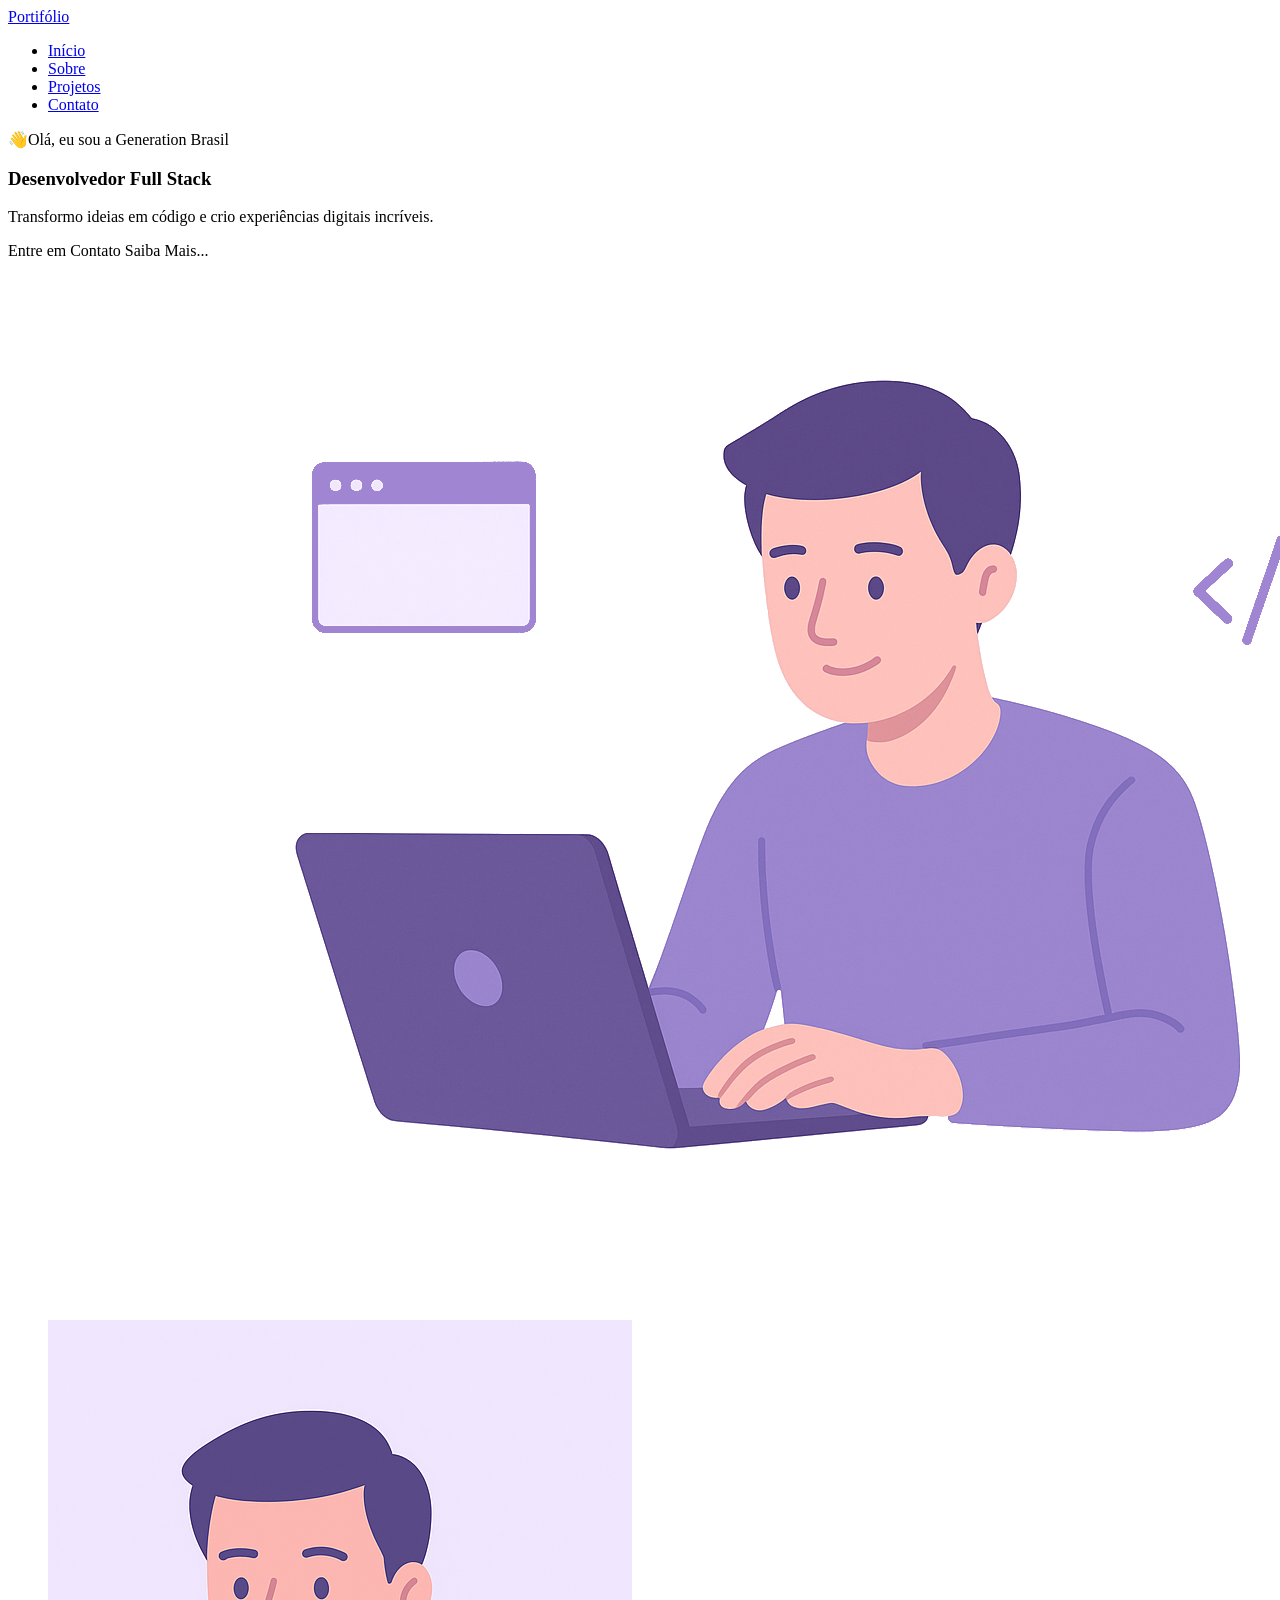
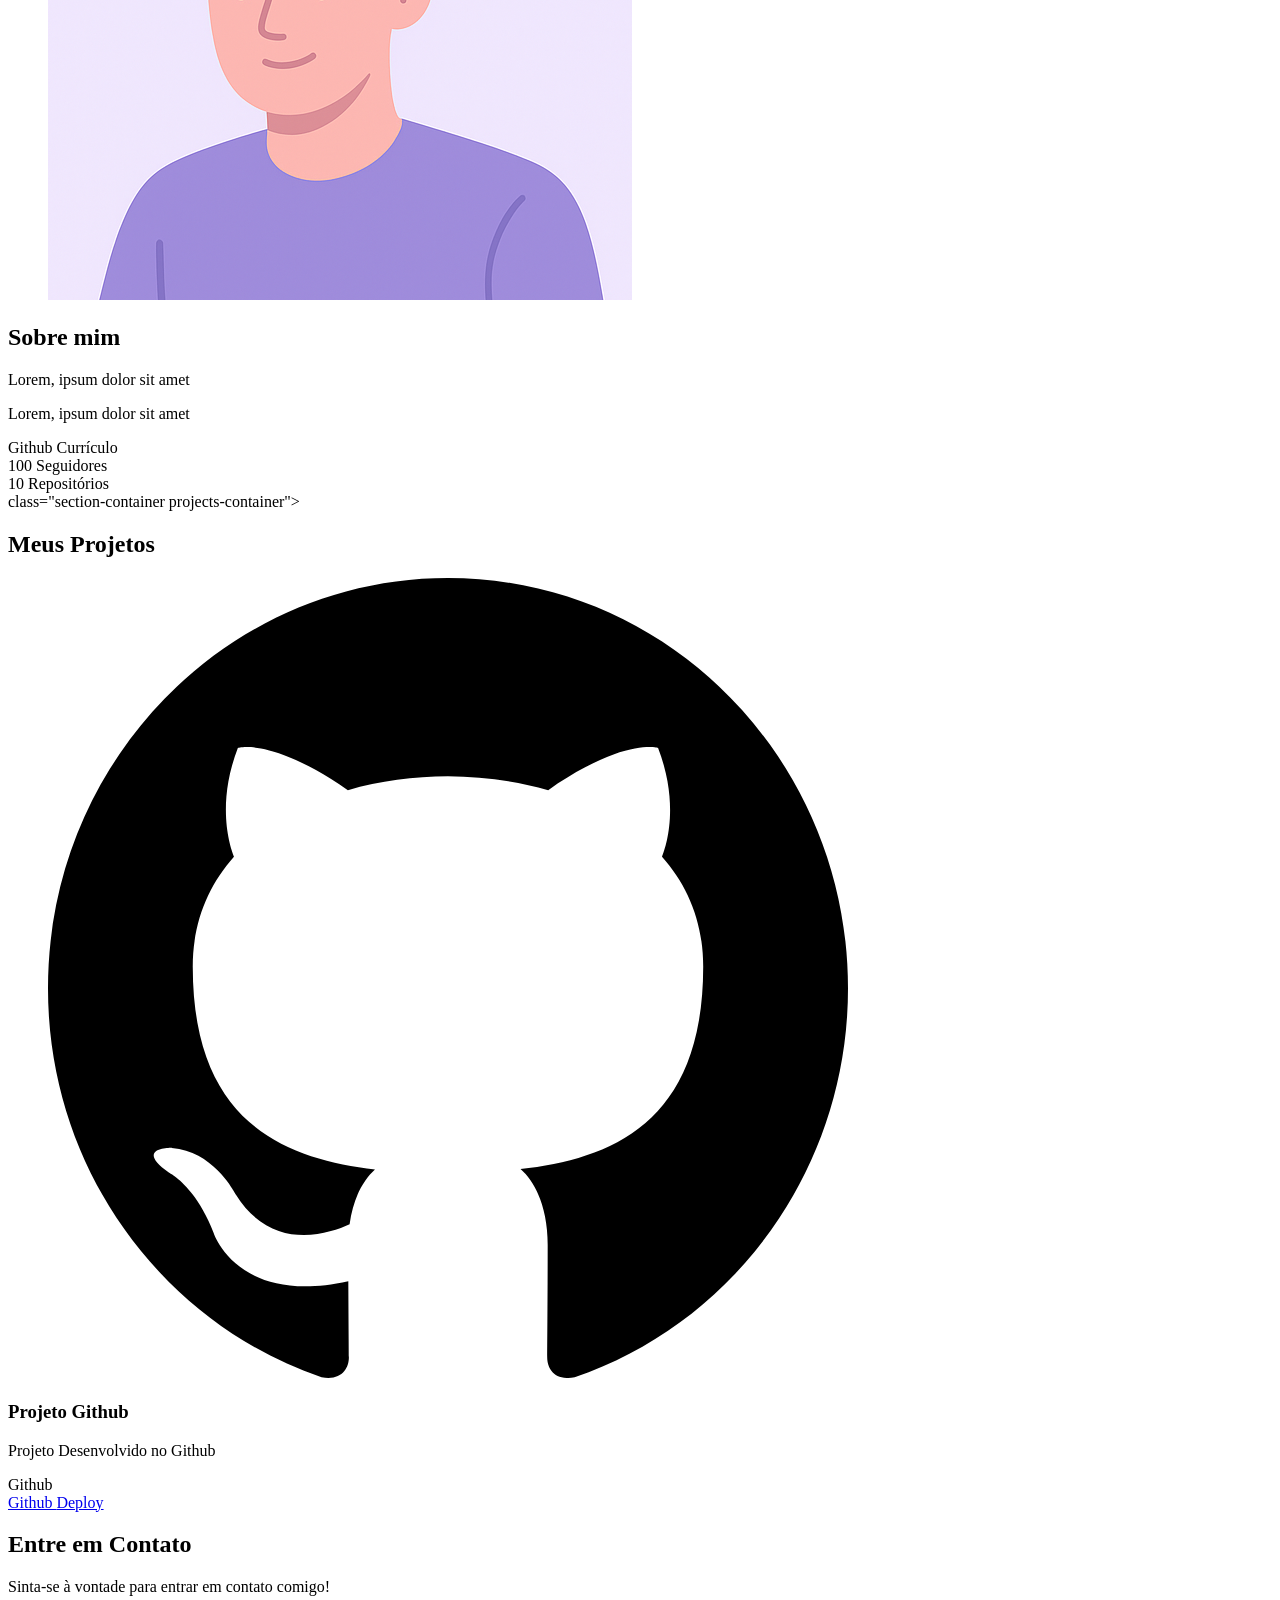
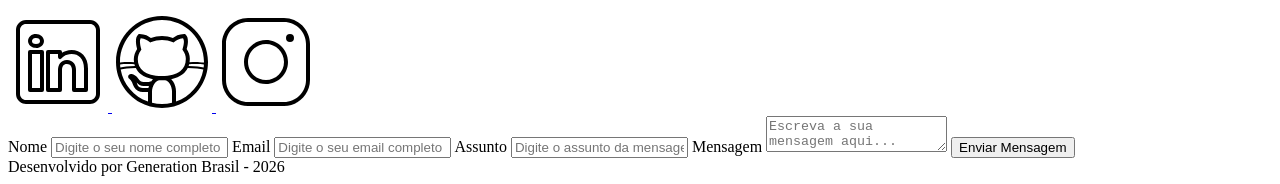
==== index.html @ cd86a782 "first commit" ====
<!DOCTYPE html>
<html lang="pt-br">
<head>
    
    <meta charset="UTF-8">
	
    <meta name="viewport" content="width=device-width, initial-scale=1.0">
	
    <meta name="author" content="Generation Brasil">
    <meta 
        name="description"
        content="Portfólio da Generation Brasil, 
                desenvolvedor Full Stack especializado em criar experiências 
                digitais incríveis. Conheça meus projetos e entre em contato."
    >
    <meta name="robots" content="index, follow">

    <link rel="icon" type="image/svg+xml" href="./assets/img/favicon.svg">

    <title>Portfólio Generation Brasil</title>
</head>
<body>
    <header>

        <div class="menu-content">

            <a href="index.html" id="titulo">Portifólio</a>

            <nav>
                <ul class="menu-list">
                    <li><a href="#hero">Início</a></li>
                    <li><a href="#about">Sobre</a> </li>
                    <li><a href="#projects">Projetos</a> </li>
                    <li><a href="#contact">Contato</a> </li>
                </ul>
            </nav>

    </header>

    <main>

        <section id="hero" class="section-container hero-container">
            <article class="hero-contant">
                <span>👋Olá, eu sou a Generation Brasil</span>
                <h1>Desenvolvedor Full Stack</h1>
                <p>Transformo ideias em código e crio experiências digitais incríveis.</p>

                <div class="buttons-container">
                    <a herf="#contact" class="botao">Entre em Contato</a>
                    <a herf="#about" class="botao-outline">Saiba Mais...</a>
                </div>
            </article>
            <figure class="hero-image">
                <img src="./assets/img/foto_dev_man.svg"
                alt="Foto do autor"
                class="float-animation">
            </figure>

        </section>

        <section id="about" class="section-container about-container">
            <figure class="about-image">
                <img src="./assets/img/avatar_dev_man.svg"alt="Foto do Perfil">
            </figure>

            <article class="about-content">
                <h2>Sobre mim</h2>
                <p>
                    Lorem, ipsum dolor sit amet
                </p>

                <p>
                    Lorem, ipsum dolor sit amet
                </p>

                <div class="about-buttons-data">
                    <div class="buttons-container">
                        <a herf="#" target="_blank" class="botao">Github</a>
                        <a herf="#" target="_blank" class="botao-outline">Currículo</a>
                    </div>

                </div class="data-container">
                    <div class="data-item">
                        <span class="data-number">100</span>
                        <span class="data-label">Seguidores</span>
                    </div>
                    <div class="data-item">
                        <span class="data-number">10</span>
                        <span class="data-label">Repositórios</span>
                    </div>
                </div>
            </div>
            </article>

        </section>

        <section id="projects">class="section-container projects-container">
            <h2>Meus Projetos</h2>

            <div class="swiper projects-swiper">
                <div class="swiper-wrapper">
                    <div class="swiper-slide">

                        <article class="project-card">
                            <figure class="project-image">
                                <img src="./assets/icons/languages/github.svg"
                                    alt="Ícone Github">
                            </figure>

                            <div class="project-content">
                                <h3>Projeto Github</h3>
                                <p>Projeto Desenvolvido no Github</p>

                            <div class="project-tags">
                                <span class="tag">Github</span>
                            </div>

                            <div class="project-buttons">
                                <a href="#" target="_blank" class="botao botao-sm">
                                    Github
                                </a>
                                <a href="#" target="_blank" class="botao-outline botao-sm">
                                    Deploy
                                </a>

                            </div>
                        </div>

                        </article>
                    </div>
                </div>

                <div class="swiper-button-next"></div>
                <div class="swiper-button-prev"></div>

                <div class="swiper-pagination"></div>

        </section>

        <section id="contact" class="section-container contact-container">

            <article class="contact-info">
                <h2>Entre em Contato</h2>
                <p>Sinta-se à vontade para entrar em contato comigo!</p>

                <div class="social-container">
                    <a href="#" target="_blank" class="social-icon" aria-label="LinkedIn">
                        <img src="./assets/icons/social/linkedin.svg" alt="Link para o Linkedin">
                    </a>

                     <a href="#" target="_blank" class="social-icon" aria-label="Github">
                        <img src="./assets/icons/social/github.svg" alt="Link para o Github">
                    </a>

                     <a href="#" target="_blank" class="social-icon" aria-label="Instagram">
                        <img src="./assets/icons/social/instagram.svg" alt="Link para o Instagram">
                    </a>

                </div>
            </article>
        
            <form id="formulario">

                <label for="nome">Nome</label>
                <input id="nome" name="nome" type="text" placeholder="Digite o seu nome completo">
                <span id="erro-nome"></span>

                 <label for="email">Email</label>
                <input id="email" name="nome" email="text" placeholder="Digite o seu email completo">
                <span id="erro-email"></span>

                 <label for="assunto">Assunto</label>
                <input id="assunto" name="assunto" type="text" placeholder="Digite o assunto da mensagem">
                <span id="erro-assunto"></span>

                 <label for="mensagem">Mensagem</label>
                <textarea id="mensagem" name="mensagem" type="text" placeholder="Escreva a sua mensagem aqui..."></textarea>
                <span id="erro-mensagem"></span>

                <button class="botao" type="submit">Enviar Mensagem</button>
            
            
            </form>



        </section>

    </main>

    <footer>
        Desenvolvido por Generation Brasil - 2026

    </footer>
    
</body>
</html>
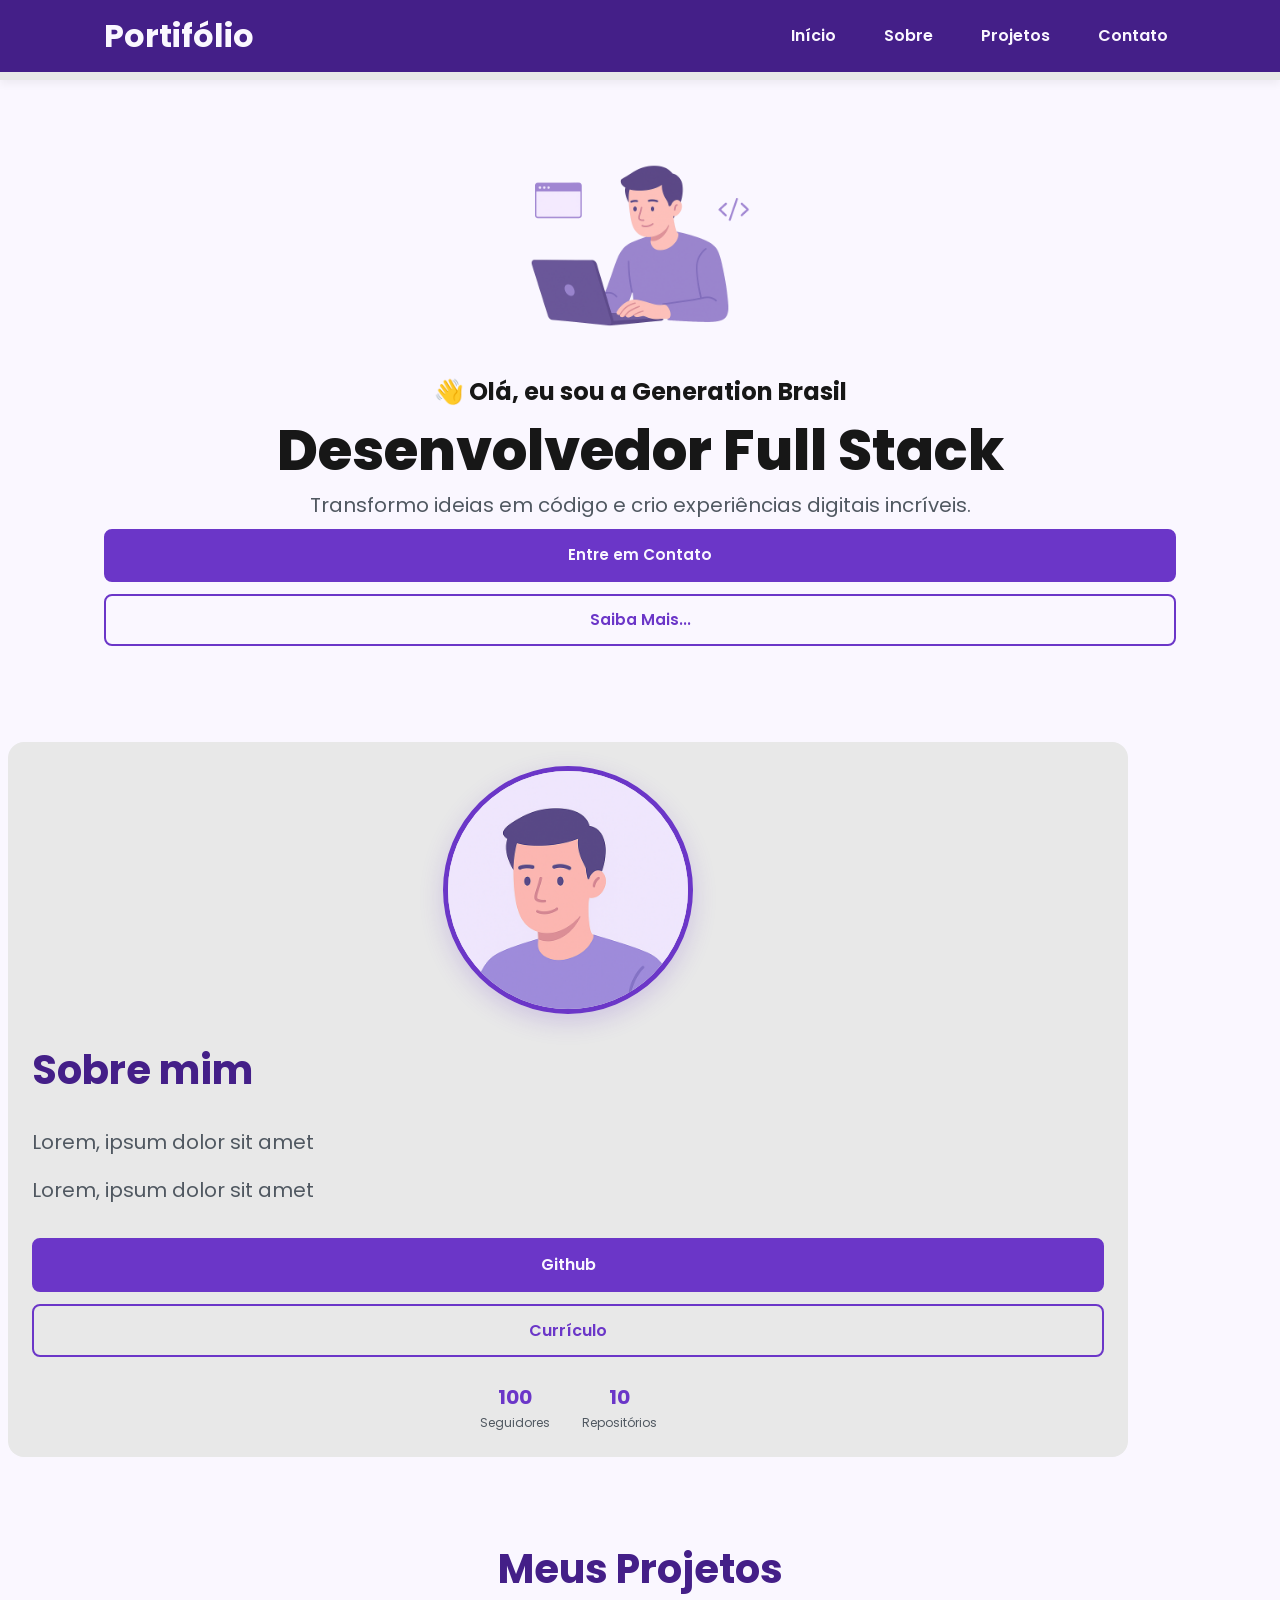
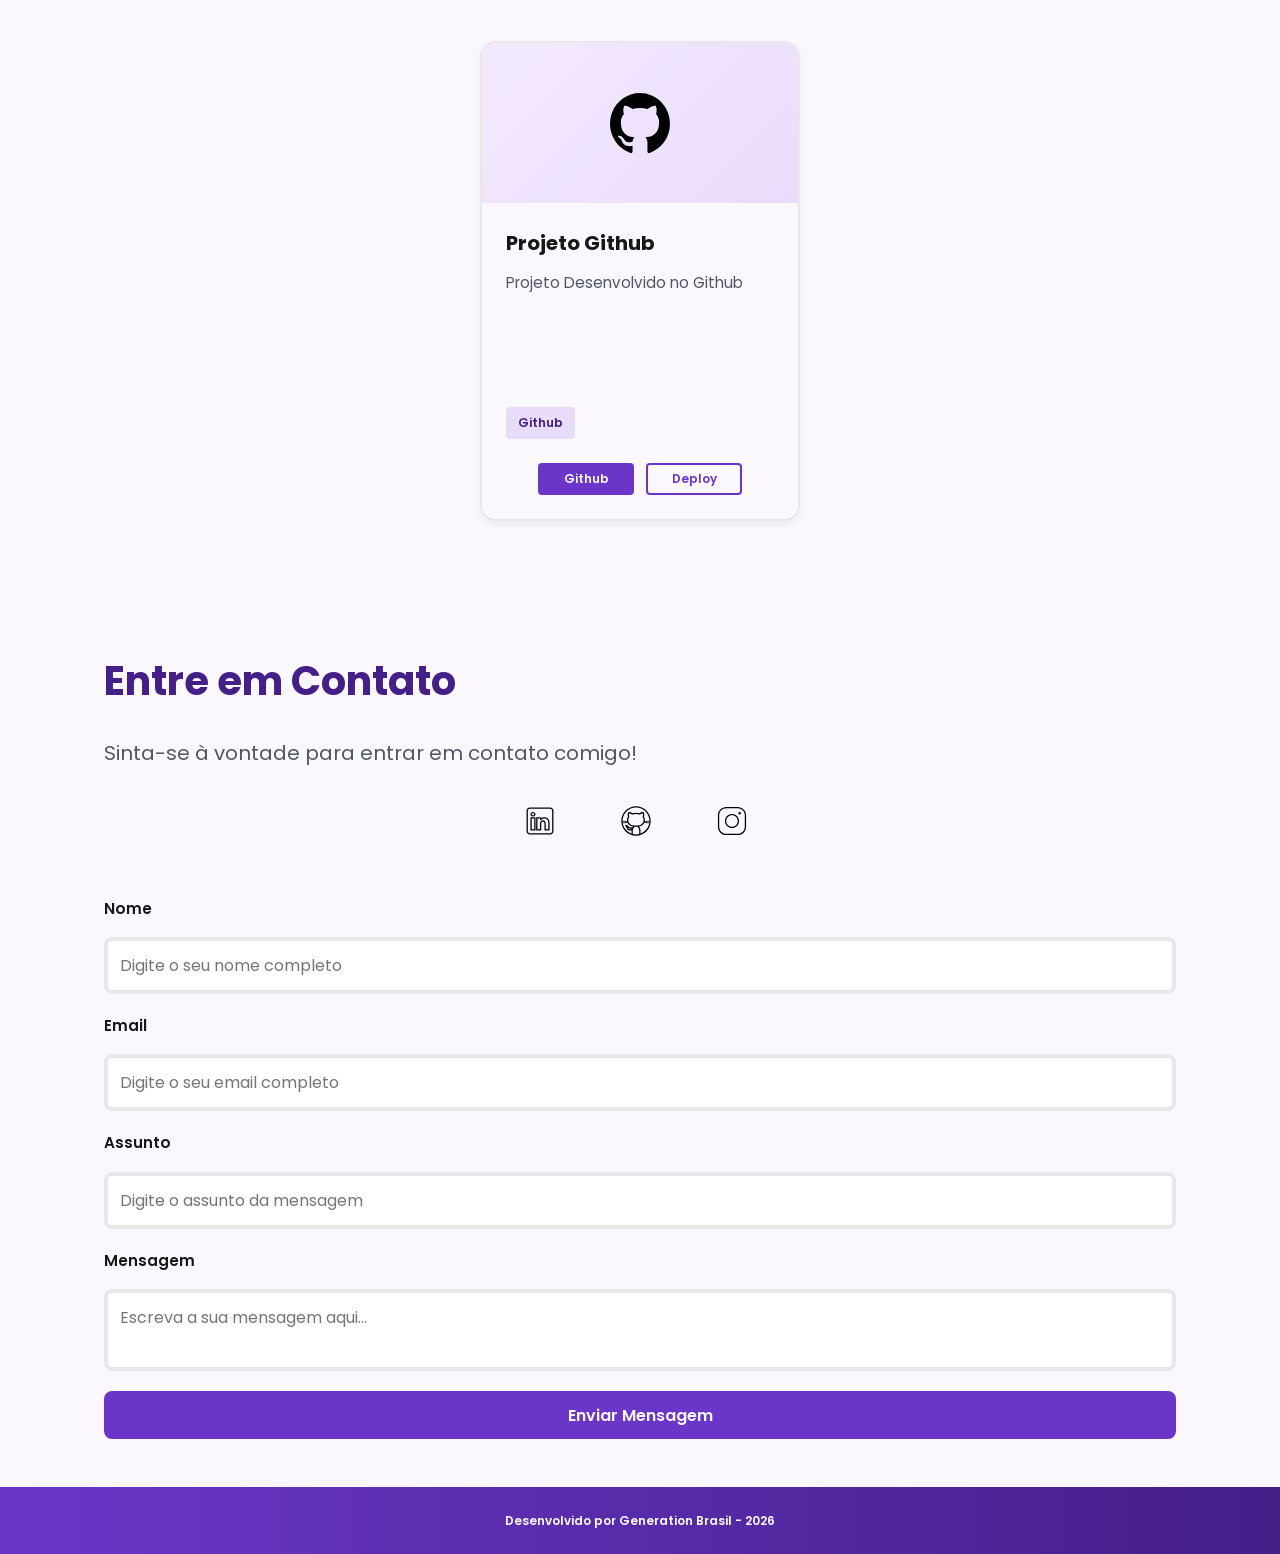
==== commit 5a038e8e: "Feat: Css" ====
--- a/index.html
+++ b/index.html
@@ -1,11 +1,16 @@
 <!DOCTYPE html>
 <html lang="pt-br">
 <head>
-    
+
+    <!-- Fontes do Google -->
+    <link rel="preconnect" href="https://fonts.googleapis.com">
+    <link rel="preconnect" href="https://fonts.gstatic.com" crossorigin>
+
+    <!-- Fonte do Google - Poppins -->
+    <link href="https://fonts.googleapis.com/css2?family=Poppins&display=swap" rel="stylesheet">
+
     <meta charset="UTF-8">
-	
     <meta name="viewport" content="width=device-width, initial-scale=1.0">
-	
     <meta name="author" content="Generation Brasil">
     <meta 
         name="description"
@@ -17,6 +22,12 @@
 
     <link rel="icon" type="image/svg+xml" href="./assets/img/favicon.svg">
 
+    <!-- SWIPER CSS -->
+    <link rel="stylesheet" href="https://cdn.jsdelivr.net/npm/swiper@11/swiper-bundle.min.css"> 
+
+    <!-- Link para a Folha de Estilo da Página - CSS -->
+    <link rel="stylesheet" href="./assets/css/style.css">
+
     <title>Portfólio Generation Brasil</title>
 </head>
 <body>
@@ -29,25 +40,26 @@
             <nav>
                 <ul class="menu-list">
                     <li><a href="#hero">Início</a></li>
-                    <li><a href="#about">Sobre</a> </li>
-                    <li><a href="#projects">Projetos</a> </li>
-                    <li><a href="#contact">Contato</a> </li>
+                    <li><a href="#about">Sobre</a></li>
+                    <li><a href="#projects">Projetos</a></li>
+                    <li><a href="#contact">Contato</a></li>
                 </ul>
             </nav>
 
+        </div>
     </header>
 
     <main>
 
         <section id="hero" class="section-container hero-container">
-            <article class="hero-contant">
-                <span>👋Olá, eu sou a Generation Brasil</span>
+            <article class="hero-content">
+                <span>👋 Olá, eu sou a Generation Brasil</span>
                 <h1>Desenvolvedor Full Stack</h1>
                 <p>Transformo ideias em código e crio experiências digitais incríveis.</p>
 
                 <div class="buttons-container">
-                    <a herf="#contact" class="botao">Entre em Contato</a>
-                    <a herf="#about" class="botao-outline">Saiba Mais...</a>
+                    <a href="#contact" class="botao">Entre em Contato</a>
+                    <a href="#about" class="botao-outline">Saiba Mais...</a>
                 </div>
             </article>
             <figure class="hero-image">
@@ -60,7 +72,9 @@
 
         <section id="about" class="section-container about-container">
             <figure class="about-image">
-                <img src="./assets/img/avatar_dev_man.svg"alt="Foto do Perfil">
+                <img src="./assets/img/avatar_dev_man.svg"
+                alt="Foto do Perfil"
+                style="width: 250px; max-width: 100%;">
             </figure>
 
             <article class="about-content">
@@ -75,26 +89,26 @@
 
                 <div class="about-buttons-data">
                     <div class="buttons-container">
-                        <a herf="#" target="_blank" class="botao">Github</a>
-                        <a herf="#" target="_blank" class="botao-outline">Currículo</a>
+                        <a href="#" target="_blank" class="botao">Github</a>
+                        <a href="#" target="_blank" class="botao-outline">Currículo</a>
                     </div>
 
-                </div class="data-container">
-                    <div class="data-item">
-                        <span class="data-number">100</span>
-                        <span class="data-label">Seguidores</span>
+                    <div class="data-container">
+                        <div class="data-item">
+                            <span class="data-number">100</span>
+                            <span class="data-label">Seguidores</span>
+                        </div>
+                        <div class="data-item">
+                            <span class="data-number">10</span>
+                            <span class="data-label">Repositórios</span>
+                        </div>
                     </div>
-                    <div class="data-item">
-                        <span class="data-number">10</span>
-                        <span class="data-label">Repositórios</span>
-                    </div>
-                </div>
-            </div>
+                </div>
             </article>
 
         </section>
 
-        <section id="projects">class="section-container projects-container">
+        <section id="projects" class="section-container projects-container">
             <h2>Meus Projetos</h2>
 
             <div class="swiper projects-swiper">
@@ -104,27 +118,27 @@
                         <article class="project-card">
                             <figure class="project-image">
                                 <img src="./assets/icons/languages/github.svg"
-                                    alt="Ícone Github">
+                                    alt="Ícone Github"
+                                    style="width: 60px; max-width: 100%;">
                             </figure>
 
                             <div class="project-content">
                                 <h3>Projeto Github</h3>
                                 <p>Projeto Desenvolvido no Github</p>
 
-                            <div class="project-tags">
-                                <span class="tag">Github</span>
+                                <div class="project-tags">
+                                    <span class="tag">Github</span>
+                                </div>
+
+                                <div class="project-buttons">
+                                    <a href="#" target="_blank" class="botao botao-sm">
+                                        Github
+                                    </a>
+                                    <a href="#" target="_blank" class="botao-outline botao-sm">
+                                        Deploy
+                                    </a>
+                                </div>
                             </div>
-
-                            <div class="project-buttons">
-                                <a href="#" target="_blank" class="botao botao-sm">
-                                    Github
-                                </a>
-                                <a href="#" target="_blank" class="botao-outline botao-sm">
-                                    Deploy
-                                </a>
-
-                            </div>
-                        </div>
 
                         </article>
                     </div>
@@ -135,6 +149,7 @@
 
                 <div class="swiper-pagination"></div>
 
+            </div>
         </section>
 
         <section id="contact" class="section-container contact-container">
@@ -145,15 +160,21 @@
 
                 <div class="social-container">
                     <a href="#" target="_blank" class="social-icon" aria-label="LinkedIn">
-                        <img src="./assets/icons/social/linkedin.svg" alt="Link para o Linkedin">
+                        <img src="./assets/icons/social/linkedin.svg"
+                            alt="Link para o Linkedin"
+                            style="width: 32px; max-width: 100%;">
                     </a>
 
-                     <a href="#" target="_blank" class="social-icon" aria-label="Github">
-                        <img src="./assets/icons/social/github.svg" alt="Link para o Github">
+                    <a href="#" target="_blank" class="social-icon" aria-label="Github">
+                        <img src="./assets/icons/social/github.svg"
+                            alt="Link para o Github"
+                            style="width: 32px; max-width: 100%;">
                     </a>
 
-                     <a href="#" target="_blank" class="social-icon" aria-label="Instagram">
-                        <img src="./assets/icons/social/instagram.svg" alt="Link para o Instagram">
+                    <a href="#" target="_blank" class="social-icon" aria-label="Instagram">
+                        <img src="./assets/icons/social/instagram.svg"
+                            alt="Link para o Instagram"
+                            style="width: 32px; max-width: 100%;">
                     </a>
 
                 </div>
@@ -165,24 +186,21 @@
                 <input id="nome" name="nome" type="text" placeholder="Digite o seu nome completo">
                 <span id="erro-nome"></span>
 
-                 <label for="email">Email</label>
-                <input id="email" name="nome" email="text" placeholder="Digite o seu email completo">
+                <label for="email">Email</label>
+                <input id="email" name="email" type="email" placeholder="Digite o seu email completo">
                 <span id="erro-email"></span>
 
-                 <label for="assunto">Assunto</label>
+                <label for="assunto">Assunto</label>
                 <input id="assunto" name="assunto" type="text" placeholder="Digite o assunto da mensagem">
                 <span id="erro-assunto"></span>
 
-                 <label for="mensagem">Mensagem</label>
-                <textarea id="mensagem" name="mensagem" type="text" placeholder="Escreva a sua mensagem aqui..."></textarea>
+                <label for="mensagem">Mensagem</label>
+                <textarea id="mensagem" name="mensagem" placeholder="Escreva a sua mensagem aqui..."></textarea>
                 <span id="erro-mensagem"></span>
 
                 <button class="botao" type="submit">Enviar Mensagem</button>
             
-            
             </form>
-
-
 
         </section>
 
@@ -190,7 +208,6 @@
 
     <footer>
         Desenvolvido por Generation Brasil - 2026
-
     </footer>
     
 </body>
--- a/assets/css/style.css
+++ b/assets/css/style.css
@@ -0,0 +1,1003 @@
+* {
+    margin: 0;
+    padding: 0;
+    box-sizing: border-box;
+    font-family: 'Poppins', sans-serif;
+    font-weight: 400;
+    text-decoration: none;
+    outline: none; 
+}
+
+:root {
+  /* Paleta de Cores - Purple */
+  --purple-50: #f4eaff;
+  --purple-100: #e9dcfa;
+  --purple-200: #cdb3f0;
+  --purple-300: #b186e5;
+  --purple-400: #9460db;
+  --purple-500: #6b36c8;
+  --purple-600: #5b2ca0;
+  --purple-700: #4c2177;
+  --purple-800: #441f88;
+  --purple-900: #2a0e4d;
+
+  /* Cores Neutras */
+  --gray-200: #e8e8e8;
+  --gray-400: #505861;
+  --black: #171717;
+  --white: #FAF7FF;
+
+  /* Cores de Estado */
+  --error: #e63946;
+
+  /* Sombras */
+  --shadow-sm: 0 0.25rem 0.5rem rgba(0, 0, 0, 0.05);
+  --shadow-md: 0 0.25rem 0.75rem rgba(107, 54, 200, 0.3);
+  --shadow-lg: 0 0.5rem 1.5rem rgba(107, 54, 200, 0.2);
+
+  /* Espaçamentos */
+  --spacing-xs: 0.5rem;
+  --spacing-sm: 1rem;
+  --spacing-md: 1.5rem;
+  --spacing-lg: 2rem;
+  --spacing-xl: 3rem;
+  --spacing-2xl: 4rem;
+
+  /* Tamanhos de Fonte */
+  --text-sm: 0.75rem;
+  --text-base: 1rem;
+  --text-lg: 1.25rem;
+  --text-xl: 1.5rem;
+  --text-2xl: 2rem;
+  --text-3xl: 2.5rem;
+
+  /* Border Radius */
+  --radius-sm: 0.25rem;
+  --radius-md: 0.5rem;
+  --radius-lg: 1rem;
+  --radius-xl: 2rem;
+  --radius-full: 50%;
+
+  /* Animação Padrão */
+  --transition-default: all 0.3s ease;
+}
+
+html {
+  scroll-behavior: smooth;
+}
+
+body {
+  display: flex;
+  flex-direction: column;
+  min-height: 100vh;
+  background-color: var(--white);
+  line-height: 1.6;
+  color: var(--black);
+}
+
+main {
+  flex: 1;
+}
+
+.section-container {
+  max-width: 70rem;
+  margin: 0 auto;
+  padding: var(--spacing-xl) var(--spacing-md);
+  scroll-margin-top: 6rem;
+}
+
+.buttons-container {
+  display: flex;
+  gap: var(--spacing-sm);
+}
+
+/* ===== BOTÕES ===== */
+.botao,
+.botao-outline {
+  display: inline-block;
+  /* FIX 4: botões menores e mais compactos */
+  padding: 0.6rem 1.5rem;
+  border: 0.15rem solid transparent;
+  border-radius: var(--radius-md);
+  font-size: var(--text-base);
+  font-weight: 600;
+  text-align: center;
+  cursor: pointer;
+  transition: var(--transition-default);
+}
+
+.botao {
+  border-color: var(--purple-500);
+  background-color: var(--purple-500);
+  color: var(--white);
+}
+
+.botao:hover {
+  border-color: var(--purple-800);
+  background-color: var(--purple-800);
+  box-shadow: var(--shadow-md);
+  transform: translateY(-0.25rem);
+}
+
+.botao-outline {
+  border-color: var(--purple-500);
+  background-color: transparent;
+  color: var(--purple-500);
+}
+
+.botao-outline:hover {
+  border-color: var(--purple-500);
+  background-color: var(--purple-500);
+  color: var(--white);
+  transform: translateY(-0.25rem);
+}
+
+.botao.botao-sm,
+.botao-outline.botao-sm {
+  min-width: 6rem;
+  padding: 0.25rem var(--spacing-sm);
+  border-width: 0.125rem;
+  border-radius: 0.25rem;
+  font-size: var(--text-sm);
+}
+
+/* ===== HEADER ===== */
+header {
+  position: sticky;
+  top: 0;
+  z-index: 1000;
+  width: 100%;
+  height: 5rem;
+  border-bottom: var(--spacing-xs) solid var(--gray-200);
+  background-color: var(--purple-800);
+  box-shadow: var(--shadow-sm);
+}
+
+header a {
+  font-weight: 600;
+  color: var(--white);
+  transition: color 0.3s ease;
+}
+
+header a:hover {
+  color: var(--purple-100);
+}
+
+#titulo {
+  font-size: var(--text-2xl);
+  font-weight: 700;
+}
+
+.menu-content {
+  display: flex;
+  justify-content: space-between;
+  align-items: center;
+  max-width: 70rem;
+  height: 100%;
+  margin: 0 auto;
+  padding: 0 var(--spacing-md);
+}
+
+.menu-list {
+  display: flex;
+  gap: var(--spacing-lg);
+  list-style: none;
+}
+
+.menu-list a {
+  padding: var(--spacing-xs);
+}
+
+/* ===== HERO ===== */
+.hero-container {
+  display: flex;
+  align-items: center;
+  gap: var(--spacing-2xl);
+  /* FIX 1: sem min-height, usa padding para posicionar o conteúdo no topo */
+  padding-top: var(--spacing-2xl);
+  padding-bottom: var(--spacing-2xl);
+}
+
+.hero-content {
+  display: flex;
+  flex: 1;
+  flex-direction: column;
+  gap: var(--spacing-lg);
+}
+
+.hero-content span {
+  font-size: var(--text-xl);
+  font-weight: 700;
+}
+
+.hero-content h1 {
+  font-size: 3.5rem;
+  font-weight: 800;
+  line-height: 1.1;
+}
+
+.hero-content p,
+.about-content p,
+.contact-info p {
+  font-size: var(--text-lg);
+  color: var(--gray-400);
+}
+
+.hero-image {
+  display: flex;
+  flex: 1;
+  justify-content: center;
+  align-items: center;
+}
+
+.hero-image img {
+  width: 100%;
+  max-width: 520px;
+  border-radius: var(--radius-xl);
+}
+
+/* Animação flutuante */
+@keyframes float {
+  0%,
+  100% {
+    transform: translateY(0);
+  }
+
+  50% {
+    transform: translateY(-1.25rem);
+  }
+}
+
+.float-animation {
+  animation: float 3s ease-in-out infinite;
+}
+
+.about-container {
+  display: flex;
+  align-items: center;
+  gap: var(--spacing-2xl);
+  margin: var(--spacing-2xl) auto;
+  border-radius: var(--radius-lg);
+  background-color: var(--gray-200);
+}
+
+.about-image {
+  flex: 0 0 17.5rem;
+}
+
+.about-image img {
+  width: 100%;
+  border: 0.35rem solid var(--purple-500);
+  border-radius: var(--radius-full);
+  box-shadow: var(--shadow-lg);
+}
+
+.about-content h2,
+.projects-container h2,
+.contact-info h2 {
+  margin-bottom: var(--spacing-md);
+  font-size: var(--text-3xl);
+  font-weight: 700;
+  color: var(--purple-800);
+}
+
+.about-content p {
+  margin-bottom: var(--spacing-sm);
+  text-align: justify;
+}
+
+.about-buttons-data {
+  display: flex;
+  justify-content: space-between;
+  align-items: center;
+  gap: var(--spacing-lg);
+  margin-top: var(--spacing-lg);
+}
+
+.about-buttons-data .botao {
+  margin-right: auto;
+}
+
+.data-container {
+  display: flex;
+  gap: var(--spacing-lg);
+  margin-top: 0;
+}
+
+.data-item {
+  display: flex;
+  flex-direction: column;
+  align-items: center;
+}
+
+.data-number {
+  font-size: var(--text-xl);
+  font-weight: 700;
+  text-align: center;
+  color: var(--purple-500);
+}
+
+.data-label {
+  font-size: var(--text-base);
+  text-align: center;
+  color: var(--gray-400);
+}
+
+.projects-container {
+  scroll-margin-top: 3rem;
+  margin: var(--spacing-2xl) auto;
+  text-align: center;
+}
+
+.projects-swiper {
+  position: relative;
+  width: 100%;
+  padding: var(--spacing-sm) var(--spacing-xl) var(--spacing-xl);
+  overflow: hidden;
+}
+
+.project-card {
+  display: flex;
+  flex-direction: column;
+  width: 100%;
+  height: 100%;
+  border: 0.15rem solid var(--gray-200);
+  border-radius: var(--radius-lg);
+  background-color: var(--white);
+  box-shadow: var(--shadow-sm);
+  overflow: hidden;
+  transition: var(--transition-default);
+}
+
+.project-card:hover {
+  box-shadow: var(--shadow-lg);
+}
+
+.project-image {
+  display: flex;
+  align-items: center;
+  justify-content: center;
+  width: 100%;
+  height: 10rem;
+  background: linear-gradient(135deg, var(--purple-50) 0%, var(--purple-100) 100%);
+}
+
+.project-image img {
+  width: 75%;
+  height: 75%;
+  max-width: 7rem;
+  max-height: 7rem;
+  object-fit: contain;
+  transition: transform 0.3s ease;
+}
+
+.project-content {
+  display: flex;
+  flex: 1;
+  flex-direction: column;
+  padding: var(--spacing-md);
+  text-align: left;
+}
+
+.project-content h3 {
+  margin-bottom: 0.75rem;
+  font-size: var(--text-lg);
+  font-weight: 700;
+}
+
+.project-content p {
+  flex: 1;
+  margin-bottom: var(--spacing-sm);
+  font-size: 0.95rem;
+  color: var(--gray-400);
+}
+
+.project-tags {
+  display: flex;
+  flex-wrap: wrap;
+  gap: var(--spacing-xs);
+}
+
+.tag {
+  padding: 0.375rem 0.75rem;
+  border-radius: var(--radius-sm);
+  background-color: var(--purple-100);
+  font-size: var(--text-sm);
+  font-weight: 600;
+  color: var(--purple-800);
+}
+
+.project-buttons {
+  display: flex;
+  justify-content: center;
+  align-items: center;
+  gap: 0.75rem;
+  margin-top: var(--spacing-sm);
+}
+
+.swiper-wrapper {
+  align-items: stretch;
+}
+
+.swiper-slide {
+  display: flex;
+  height: auto;
+}
+
+/* Botões do Swiper (navegação) */
+.swiper-button-next,
+.swiper-button-prev {
+  width: 3rem;
+  height: 3rem;
+}
+
+.swiper-button-next:after,
+.swiper-button-prev:after {
+  font-size: var(--text-lg);
+  color: var(--purple-500);
+}
+
+.swiper-button-next:hover:after,
+.swiper-button-prev:hover:after {
+  color: var(--purple-800);
+}
+
+/* Indicadores de paginação */
+.swiper-pagination-bullet {
+  width: 0.75rem;
+  height: 0.75rem;
+  background-color: var(--gray-200);
+  opacity: 1;
+}
+
+.swiper-pagination-bullet-active {
+  width: var(--spacing-lg);
+  border-radius: var(--radius-sm);
+  background-color: var(--purple-500);
+}
+
+.contact-container {
+  display: grid;
+  grid-template-columns: 1fr 1fr;
+  gap: var(--spacing-2xl);
+}
+
+.contact-info h2 {
+  margin-bottom: var(--spacing-md);
+}
+
+.contact-info p {
+  margin-bottom: var(--spacing-lg);
+}
+
+.social-container {
+  display: flex;
+  justify-content: center;
+  gap: var(--spacing-xl);
+}
+
+.social-icon {
+  width: 5rem;
+  height: 5rem;
+  padding: 0.75rem;
+  border-radius: var(--radius-md);
+  transition: var(--transition-default);
+}
+
+.social-icon img {
+  width: 100%;
+  filter: brightness(0) saturate(100%);
+  transition: filter 0.3s ease;
+}
+
+.social-icon:hover img {
+  filter: brightness(0)
+          saturate(100%)
+          invert(42%)
+          sepia(93%)
+          saturate(1352%)
+          hue-rotate(243deg)
+          brightness(79%)
+          contrast(91%);
+}
+
+/* Formulário */
+form {
+  display: flex;
+  flex-direction: column;
+  gap: 0.75rem;
+}
+
+form label {
+  font-size: var(--text-base);
+  font-weight: 600;
+}
+
+form input,
+form textarea {
+  width: 100%;
+  padding: 0.5rem var(--spacing-sm);
+  border: 0.25rem solid var(--gray-200);
+  border-radius: var(--radius-md);
+  font-family: inherit;
+  font-size: var(--text-base);
+  transition: border-color 0.3s ease;
+}
+
+form input:focus,
+form textarea:focus {
+  border-color: var(--purple-500);
+  outline: none;
+}
+
+form textarea {
+  min-height: 5rem;
+  resize: none;
+}
+
+form span {
+  margin-top: -0.75rem;
+  font-size: var(--text-sm);
+  color: var(--error);
+}
+
+footer {
+  padding: 2.5rem;
+  background: linear-gradient(to right, var(--purple-500), var(--purple-800));
+  font-weight: 600;
+  text-align: center;
+  color: var(--white);
+}
+
+.success-container {
+  display: flex;
+  flex-direction: column;
+  justify-content: center;
+  align-items: center;
+  width: 100%;
+  min-height: calc(100vh - 12.5rem);
+  padding: var(--spacing-xl) var(--spacing-md);
+}
+
+.success-content {
+  display: flex;
+  flex-direction: column;
+  align-items: center;
+  gap: var(--spacing-md);
+  max-width: 37.5rem;
+  text-align: center;
+}
+
+.success-content h1 {
+  font-size: var(--text-3xl);
+  font-weight: 700;
+  color: var(--purple-800);
+}
+
+.success-content h2 {
+  font-size: var(--text-lg);
+  color: var(--gray-400);
+}
+
+.success-icon {
+  display: flex;
+  align-items: center;
+  justify-content: center;
+  width: 7.5rem;
+  height: 7.5rem;
+  border-radius: var(--radius-full);
+  background-color: var(--purple-100);
+}
+
+.success-icon img {
+  width: 6rem;
+  height: 6rem;
+  filter: brightness(0)
+          saturate(100%)
+          invert(11%)
+          sepia(69%)
+          saturate(3759%)
+          hue-rotate(256deg)
+          brightness(101%)
+          contrast(96%);
+}
+
+@media screen and (max-width: 1024px) {
+
+  /* Layout */
+  .section-container {
+    padding: var(--spacing-lg) var(--spacing-md);
+  }
+
+  /* Tipografia */
+  .section-container h1 {
+    font-size: var(--text-3xl);
+  }
+
+  .section-container h2 {
+    font-size: var(--text-2xl);
+  }
+
+  .section-container p {
+    font-size: var(--text-base);
+  }
+
+  .section-container span {
+    font-size: var(--text-lg);
+  }
+
+  .success-content h1 {
+    font-size: var(--text-3xl);
+  }
+
+  .success-content h2 {
+    font-size: var(--text-xl);
+  }
+
+  /* Header - Oculta menu em telas pequenas */
+  @media (max-width: 768px) {
+    .menu-list {
+      display: none;
+    }
+  }
+}
+
+/* Hero */
+.hero-container {
+  flex-direction: column-reverse;
+  gap: var(--spacing-lg);
+  min-height: 60vh;
+  text-align: center;
+}
+
+.hero-content,
+.hero-image {
+  width: 90%;
+}
+
+.hero-image img {
+  object-fit: cover;
+}
+
+.buttons-container {
+  justify-content: center;
+  width: 100%;
+}
+
+.hero-container .botao,
+.hero-container .botao-outline {
+  padding: 0.75rem 1.5rem;
+  font-size: 0.95rem;
+  white-space: nowrap;
+}
+
+/* About */
+.about-container {
+  flex-direction: column;
+  gap: var(--spacing-md);
+  margin: var(--spacing-lg);
+  padding: var(--spacing-lg);
+}
+
+.about-image {
+  flex: 0 0 auto;
+  width: 100%;
+  display: flex;
+  justify-content: center;
+}
+
+.about-image img {
+  max-width: 16rem;
+  width: 100%;
+}
+
+.about-content {
+  width: 100%;
+}
+
+.about-buttons-data {
+  flex-direction: column;
+  gap: var(--spacing-md);
+  align-items: stretch;
+}
+
+.about-buttons-data .botao {
+  margin-right: 0;
+}
+
+.data-container {
+  justify-content: center;
+  width: 100%;
+}
+
+/* Projects */
+.projects-container {
+  margin: var(--spacing-lg) auto 0;
+}
+
+.projects-swiper {
+  margin: 0;
+  padding: var(--spacing-sm) var(--spacing-lg) 2.5rem;
+}
+
+.project-card {
+  width: 100%;
+  height: 30rem;
+  min-height: 30rem;
+  max-height: 30rem;
+  max-width: 100%;
+}
+
+.project-content {
+  display: flex;
+  flex-direction: column;
+  justify-content: space-between;
+  height: 100%;
+}
+
+.project-content p {
+  flex: 1;
+  overflow: hidden;
+}
+
+.project-tags {
+  min-height: 2.5rem;
+  align-items: flex-start;
+}
+
+.swiper-wrapper {
+  align-items: stretch;
+}
+
+.swiper-slide {
+  display: flex;
+  justify-content: center;
+  align-items: stretch;
+  height: auto;
+}
+
+.swiper-button-next,
+.swiper-button-prev {
+  display: none;
+}
+
+/* Contact */
+.contact-container {
+  grid-template-columns: 1fr;
+  gap: var(--spacing-lg);
+  width: 90%;
+  margin: 0 auto;
+}
+
+/* Success Page */
+.success-container {
+  padding: var(--spacing-xl) var(--spacing-md);
+  min-height: calc(100vh - 10rem);
+}
+
+.success-content {
+  gap: var(--spacing-lg);
+  max-width: 35rem;
+}
+
+.success-icon {
+  width: 6rem;
+  height: 6rem;
+}
+
+.success-icon img {
+  width: 5rem;
+  height: 5rem;
+}
+
+@media screen and (max-width: 480px) {
+
+  /* Layout */
+  .section-container {
+    padding: var(--spacing-md) var(--spacing-sm);
+  }
+
+  /* Tipografia Mobile */
+  .section-container h1 {
+    font-size: var(--text-xl);
+  }
+
+  .section-container h2 {
+    font-size: var(--text-xl);
+  }
+
+  .section-container p {
+    font-size: var(--text-base);
+  }
+
+  .section-container span {
+    font-size: var(--text-lg);
+  }
+
+  .success-content h1 {
+    font-size: var(--text-xl);
+  }
+
+  .success-content h2 {
+    font-size: var(--text-base);
+  }
+
+  /* Header */
+  #titulo {
+    font-size: var(--text-xl);
+  }
+
+  .menu-list {
+    display: none;
+  }
+}
+
+/* Hero */
+.hero-container {
+  gap: var(--spacing-sm);
+}
+
+.hero-content {
+  gap: var(--spacing-xs);
+  width: 100%;
+}
+
+.buttons-container {
+  flex-direction: column;
+  gap: 0.75rem;
+  width: 100%;
+}
+
+.buttons-container .botao,
+.buttons-container .botao-outline {
+  width: 100%;
+}
+
+.hero-container .botao,
+.hero-container .botao-outline {
+  padding: 0.75rem 1rem;
+  font-size: 0.95rem;
+  white-space: nowrap;
+}
+
+.hero-image {
+  width: 100%;
+}
+
+.hero-image img {
+  max-width: 20rem;
+}
+
+/* About */
+.about-container {
+  margin: var(--spacing-lg) 0.5rem;
+  padding: var(--spacing-md);
+}
+
+.about-image img {
+  max-width: 14rem;
+}
+
+.about-buttons-data .botao,
+.about-buttons-data .botao-outline {
+  width: 100%;
+  padding: 0.75rem var(--spacing-lg);
+  font-size: var(--text-base);
+  text-align: center;
+}
+
+.data-number {
+  font-size: var(--text-lg);
+}
+
+.data-label {
+  font-size: var(--text-sm);
+}
+
+/* Projects */
+.projects-container {
+  margin: var(--spacing-lg) auto 0;
+}
+
+.projects-swiper {
+  position: relative;
+  margin: 0;
+  padding: var(--spacing-sm) 0 2rem 0;
+  overflow: visible;
+}
+
+.project-card {
+  width: 100%;
+  height: 20rem;
+  max-width: 20rem;
+}
+
+.project-image {
+  height: 10rem;
+}
+
+.project-content {
+  padding: var(--spacing-md);
+}
+
+.project-content h3 {
+  font-size: 1.25rem;
+}
+
+.project-content p {
+  font-size: 0.95rem;
+}
+
+/* Contact */
+.contact-container {
+  width: 100%;
+}
+
+.contact-info p {
+  margin-bottom: var(--spacing-md);
+}
+
+.social-container {
+  flex-wrap: wrap;
+  gap: var(--spacing-lg);
+  margin-bottom: var(--spacing-xs);
+}
+
+.social-icon {
+  width: 4rem;
+  height: 4rem;
+}
+
+/* Formulário */
+form {
+  gap: var(--spacing-sm);
+}
+
+form label {
+  font-size: 0.95rem;
+}
+
+form input,
+form textarea {
+  padding: 0.75rem;
+  font-size: var(--text-base);
+}
+
+form button {
+  padding: 0.75rem var(--spacing-md);
+  font-size: var(--text-base);
+}
+
+/* Footer */
+footer {
+  padding: var(--spacing-md) var(--spacing-sm);
+  font-size: var(--text-sm);
+}
+
+/* Success Page */
+.success-container {
+  padding: var(--spacing-lg) var(--spacing-sm);
+  min-height: calc(100vh - 8rem);
+}
+
+.success-content {
+  gap: var(--spacing-md);
+  max-width: 100%;
+  padding: 0 var(--spacing-sm);
+}
+
+.success-icon {
+  width: 5rem;
+  height: 5rem;
+}
+
+.success-icon img {
+  width: 4rem;
+  height: 4rem;
+}
+
+.success-content .botao {
+  width: 100%;
+  max-width: 20rem;
+  padding: 0.75rem var(--spacing-lg);
+}
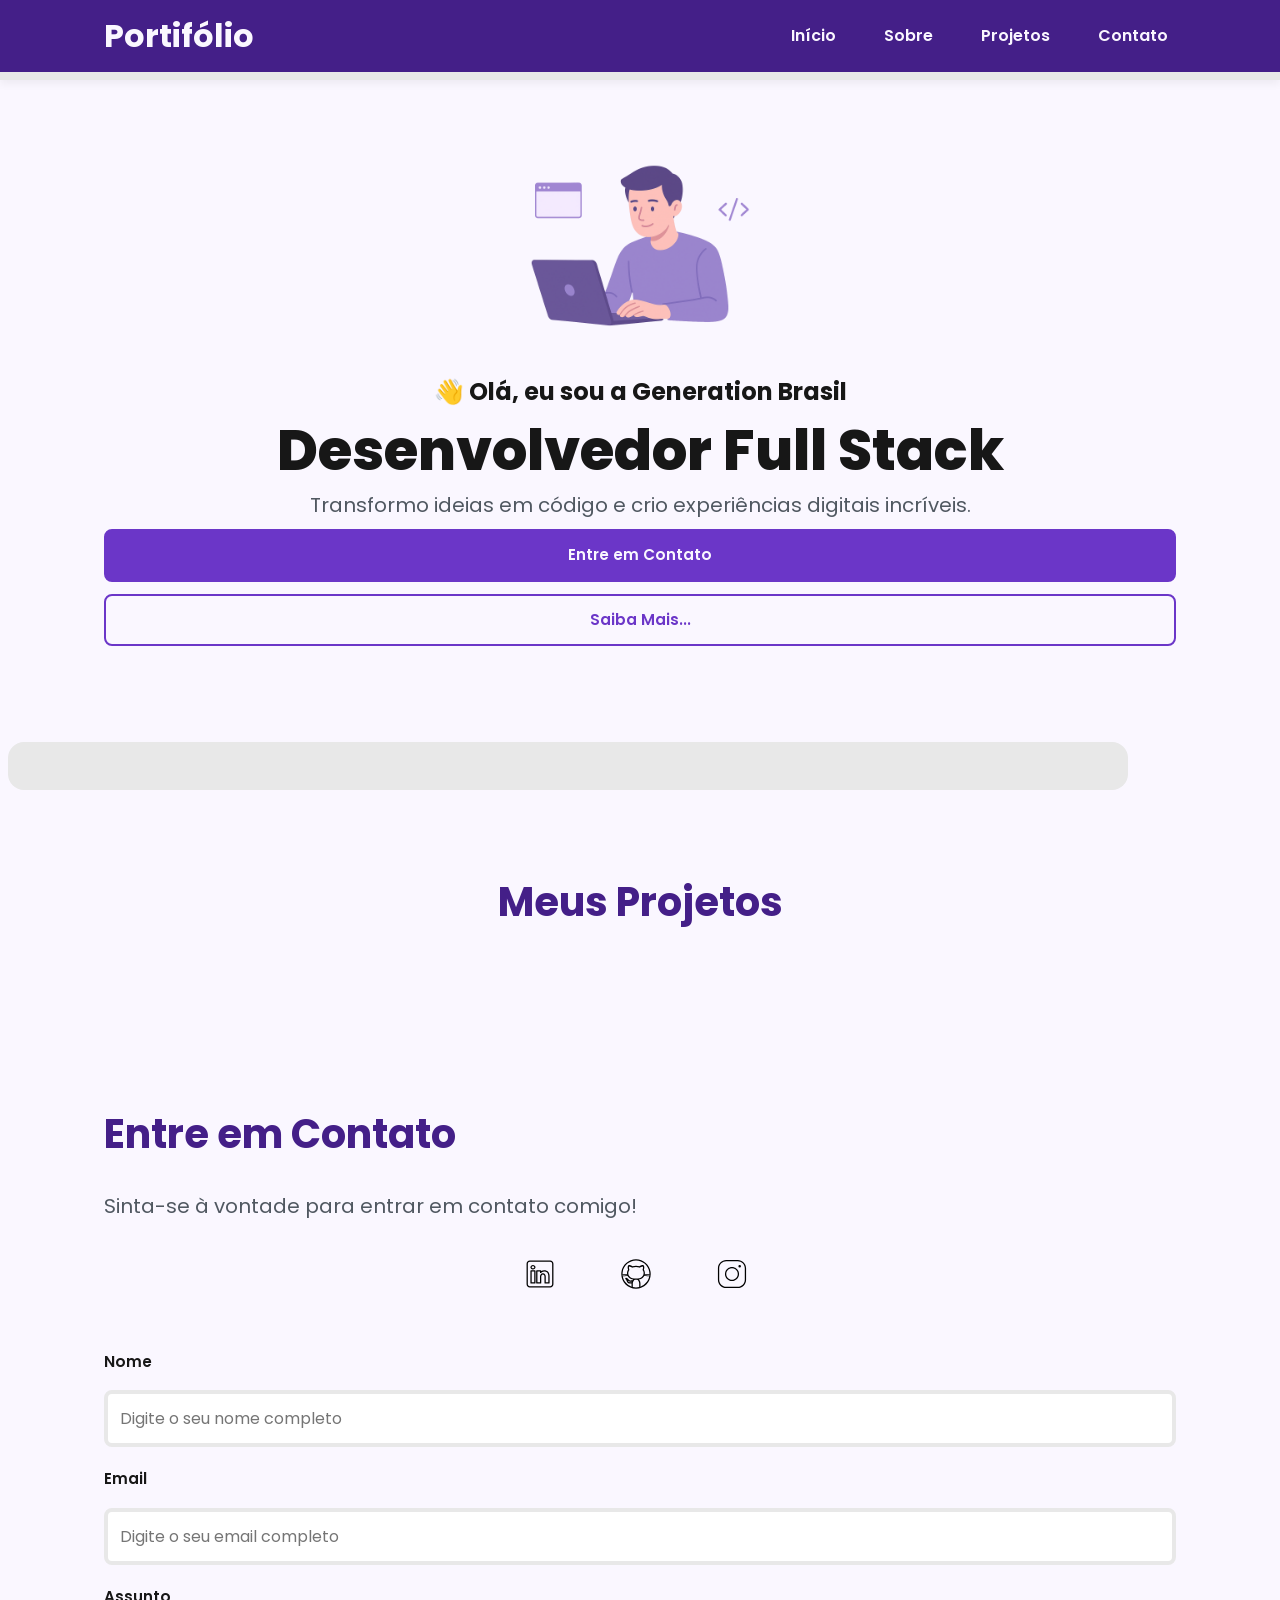
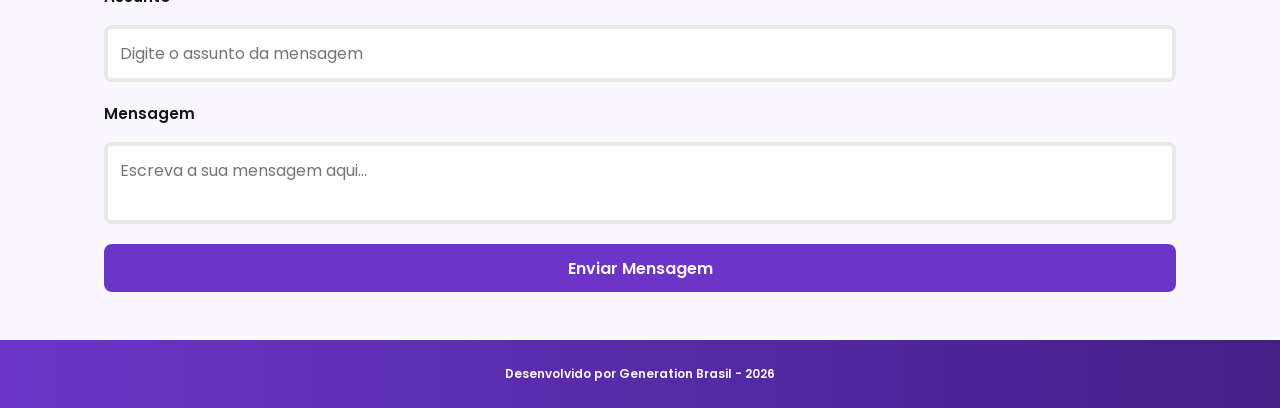
==== commit 771a6dce: "feat: JavaScript" ====
--- a/index.html
+++ b/index.html
@@ -71,40 +71,6 @@
         </section>
 
         <section id="about" class="section-container about-container">
-            <figure class="about-image">
-                <img src="./assets/img/avatar_dev_man.svg"
-                alt="Foto do Perfil"
-                style="width: 250px; max-width: 100%;">
-            </figure>
-
-            <article class="about-content">
-                <h2>Sobre mim</h2>
-                <p>
-                    Lorem, ipsum dolor sit amet
-                </p>
-
-                <p>
-                    Lorem, ipsum dolor sit amet
-                </p>
-
-                <div class="about-buttons-data">
-                    <div class="buttons-container">
-                        <a href="#" target="_blank" class="botao">Github</a>
-                        <a href="#" target="_blank" class="botao-outline">Currículo</a>
-                    </div>
-
-                    <div class="data-container">
-                        <div class="data-item">
-                            <span class="data-number">100</span>
-                            <span class="data-label">Seguidores</span>
-                        </div>
-                        <div class="data-item">
-                            <span class="data-number">10</span>
-                            <span class="data-label">Repositórios</span>
-                        </div>
-                    </div>
-                </div>
-            </article>
 
         </section>
 
@@ -113,35 +79,7 @@
 
             <div class="swiper projects-swiper">
                 <div class="swiper-wrapper">
-                    <div class="swiper-slide">
 
-                        <article class="project-card">
-                            <figure class="project-image">
-                                <img src="./assets/icons/languages/github.svg"
-                                    alt="Ícone Github"
-                                    style="width: 60px; max-width: 100%;">
-                            </figure>
-
-                            <div class="project-content">
-                                <h3>Projeto Github</h3>
-                                <p>Projeto Desenvolvido no Github</p>
-
-                                <div class="project-tags">
-                                    <span class="tag">Github</span>
-                                </div>
-
-                                <div class="project-buttons">
-                                    <a href="#" target="_blank" class="botao botao-sm">
-                                        Github
-                                    </a>
-                                    <a href="#" target="_blank" class="botao-outline botao-sm">
-                                        Deploy
-                                    </a>
-                                </div>
-                            </div>
-
-                        </article>
-                    </div>
                 </div>
 
                 <div class="swiper-button-next"></div>
@@ -180,7 +118,9 @@
                 </div>
             </article>
         
-            <form id="formulario">
+                <form id="formulario" action="https://formsubmit.co/931335738f33a2beca8e0cbf0fca620b" method="POST">
+                <input type="hidden" name="_next" value="http://localhost:5500/success.html">
+                <input type="hidden" name="_captcha" value="false">
 
                 <label for="nome">Nome</label>
                 <input id="nome" name="nome" type="text" placeholder="Digite o seu nome completo">
@@ -209,6 +149,13 @@
     <footer>
         Desenvolvido por Generation Brasil - 2026
     </footer>
+
+    <!-- SWIPER JS -->
+    <script src="https://cdn.jsdelivr.net/npm/swiper@11/swiper-bundle.min.js"></script>
+
+    <!-- Script JavaScript-->
+    <script src="assets/js/script.js"></script>
+    
     
 </body>
 </html>
